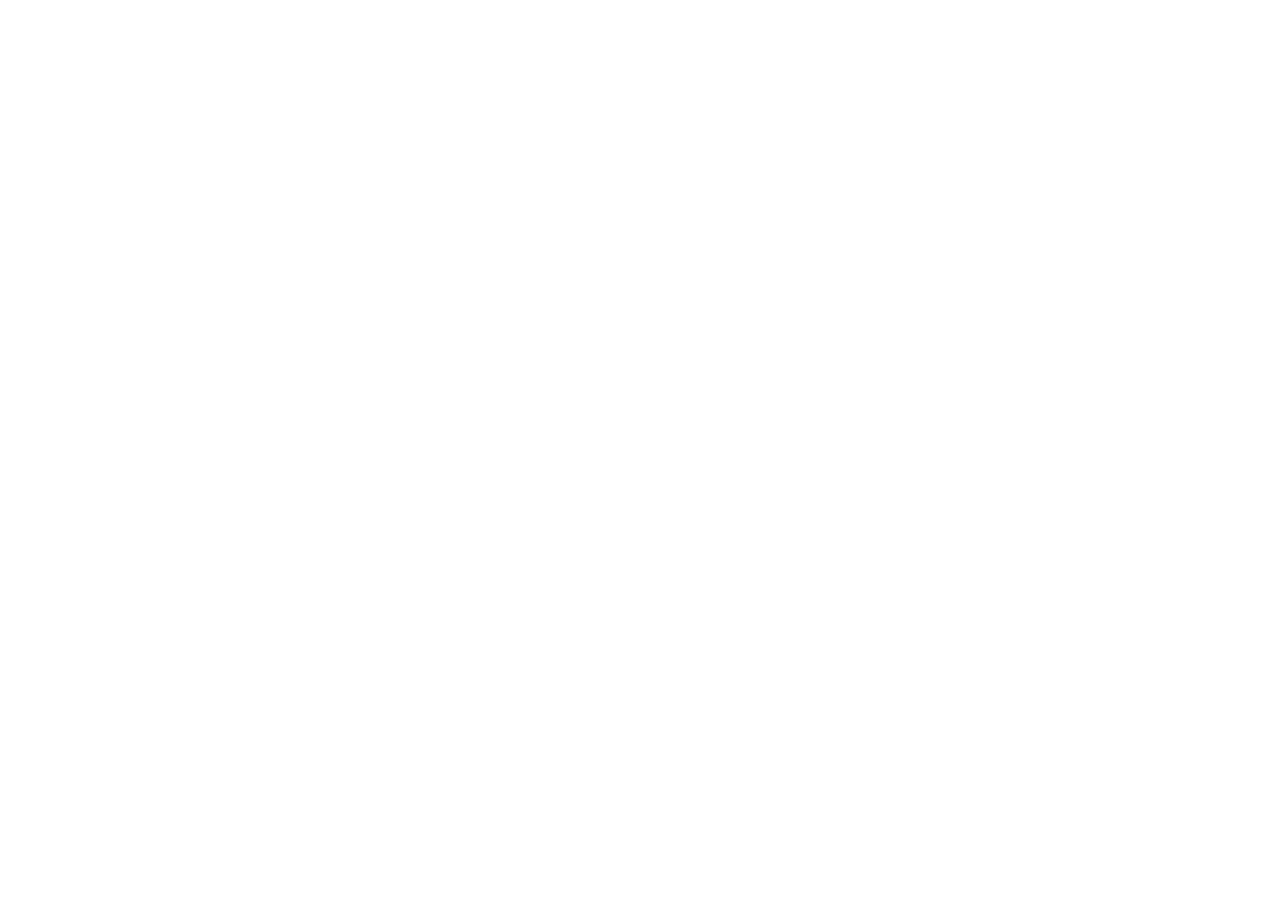
==== index.html @ a67bb2ad "HTML.Head.Favicon" ====
<!DOCTYPE html>
<html lang="ja">
<head>
    <meta charset="UTF-8">
    <meta name="viewport" content="width=device-width, initial-scale=1.0">
    <title>Tiannv's Portfolio</title>
    <meta name="description" content="Portfolio for Web Designer Tiannv" />
    <meta name="author" content="Tiannv" />
    <link href="https://fonts.googleapis.com/css2?family=Open+Sans:wght@400;600;700&display=swap" rel="stylesheet" />
    <link rel="icon" type="image/png" href="imgs/iconfinder_540_love_flower_wedding_heart_valentine_valentines_day_love_4171268-removebg-preview.png">
    <link rel="stylesheet" href="style.css">
    <script src="main.js" defer></script>
</head>
<body>
    
</body>
</html>
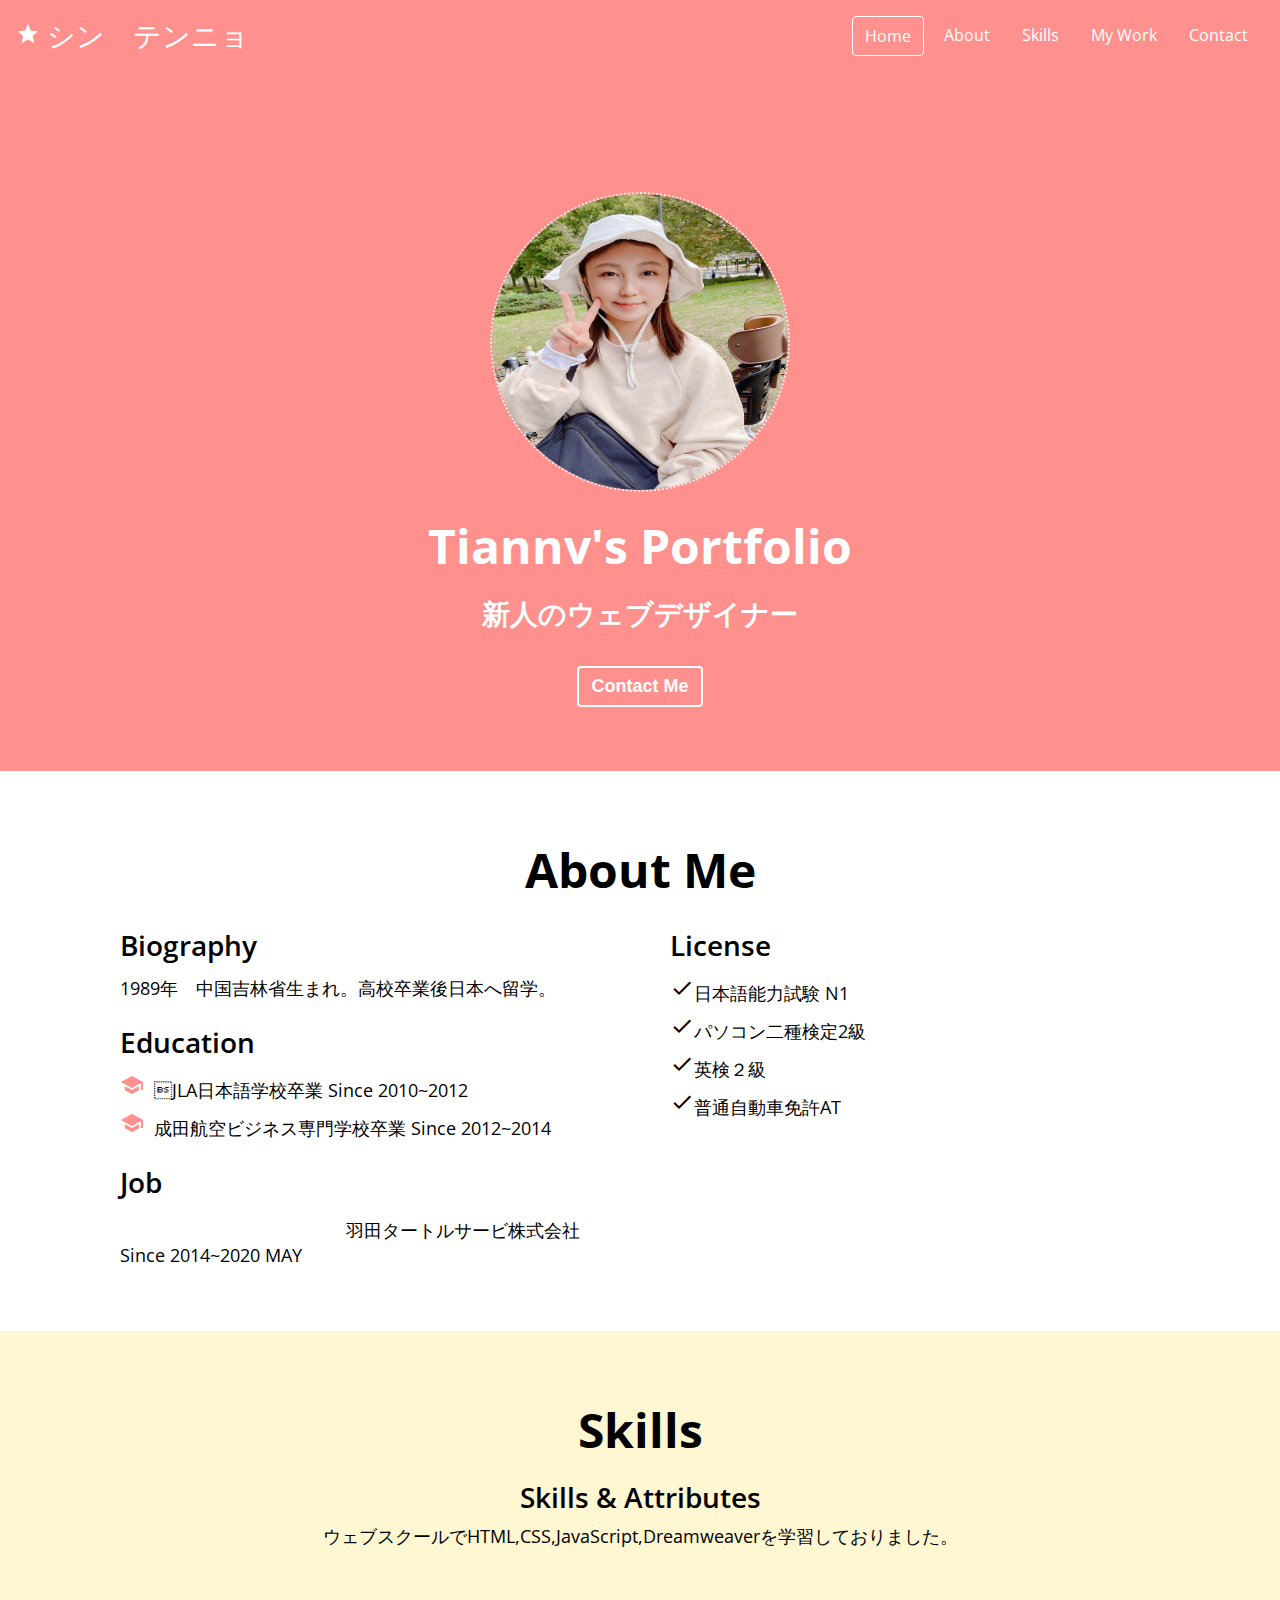
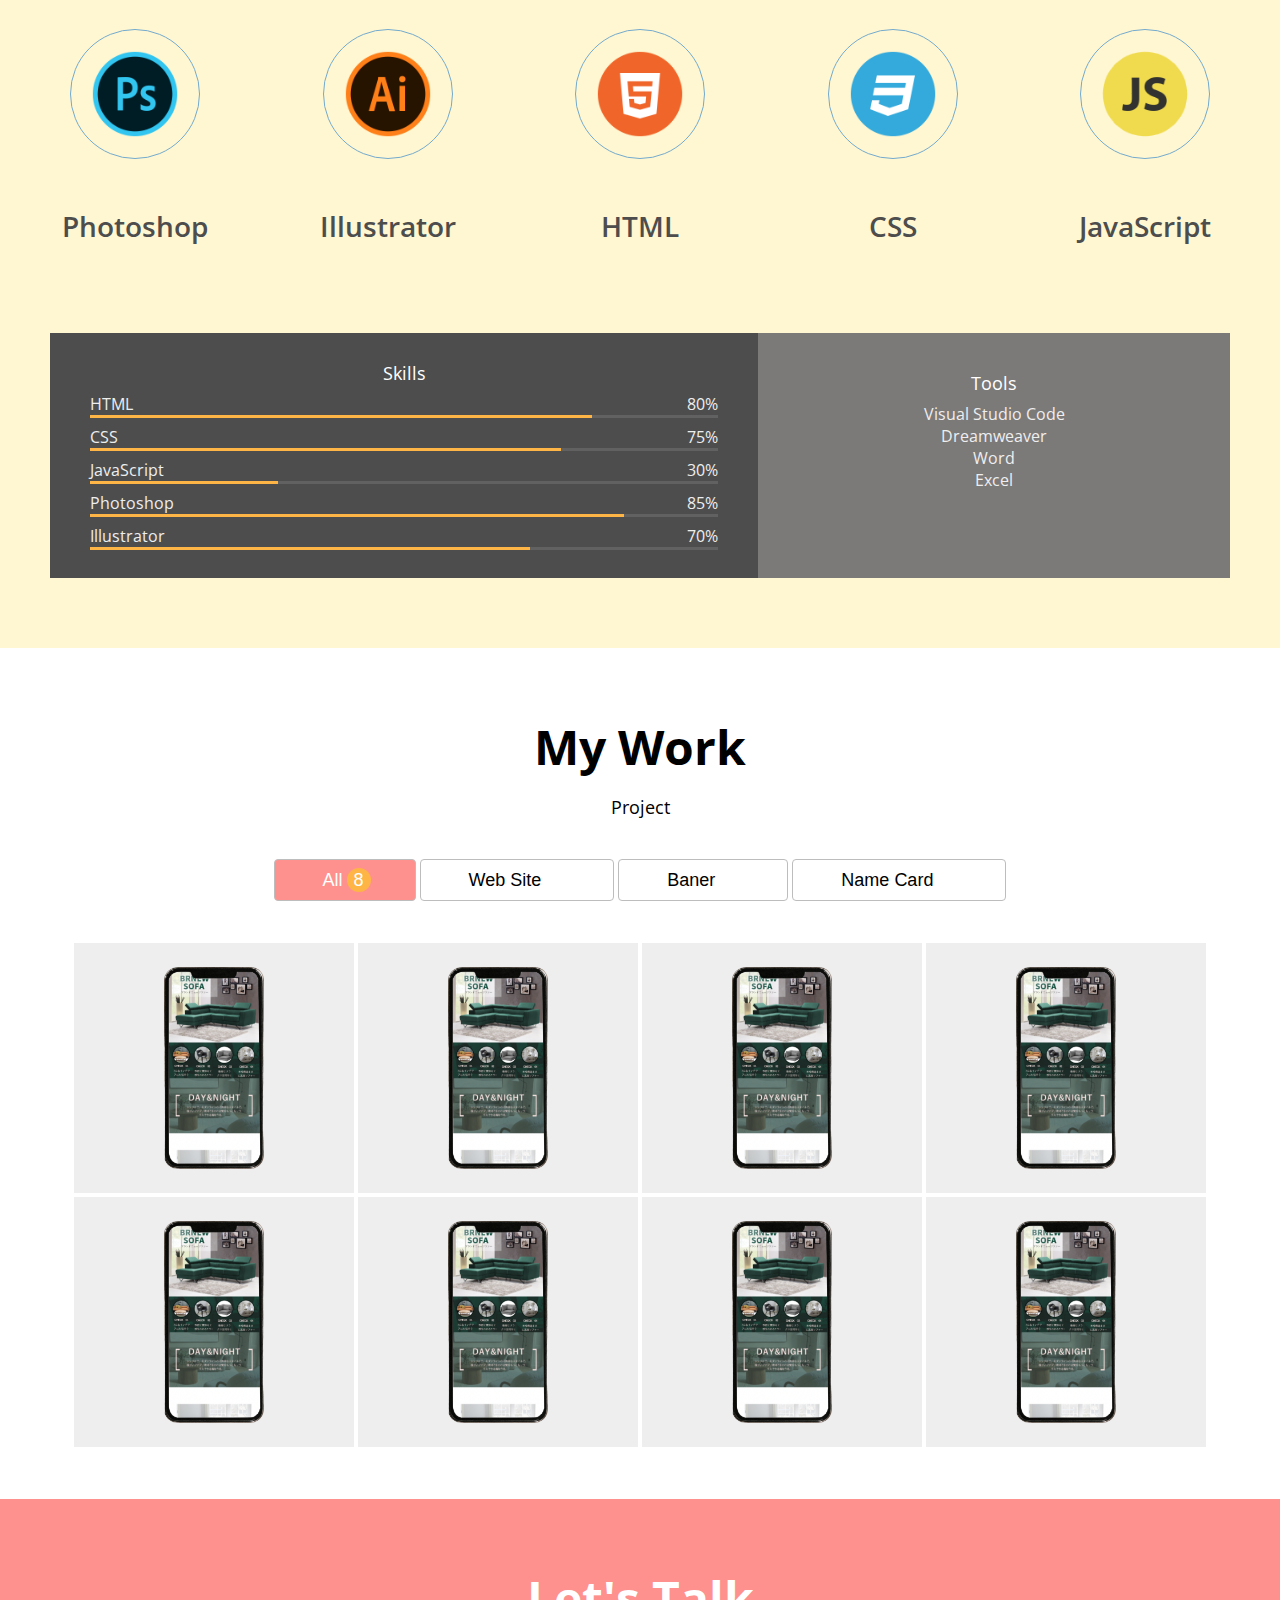
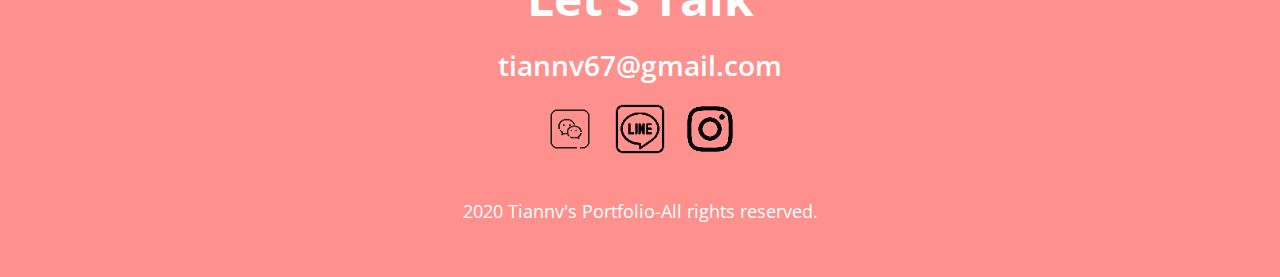
==== commit 22ec722f: "summary" ====
--- a/index.html
+++ b/index.html
@@ -7,11 +7,302 @@
     <meta name="description" content="Portfolio for Web Designer Tiannv" />
     <meta name="author" content="Tiannv" />
     <link href="https://fonts.googleapis.com/css2?family=Open+Sans:wght@400;600;700&display=swap" rel="stylesheet" />
-    <link rel="icon" type="image/png" href="imgs/iconfinder_540_love_flower_wedding_heart_valentine_valentines_day_love_4171268-removebg-preview.png">
+    <link rel="icon" type="image/png" href="imgs/star.png">
+    <link href="https://fonts.googleapis.com/icon?family=Material+Icons"
+      rel="stylesheet">
     <link rel="stylesheet" href="style.css">
-    <script src="main.js" defer></script>
 </head>
 <body>
-    
+    <!-- Navbar -->
+    <nav id="navbar">
+        <div class="navbar_logo">
+            <span class="material-icons" class="nav_icon">grade</span>
+            <a href="#">シン　テンニョ</a>
+        </div>
+        <div class="navbar_menu">
+            <ul class="navbar_menu">
+                <li class="navbar_menu_item active">Home</li>
+                <li class="navbar_menu_item">About</li>
+                <li class="navbar_menu_item">Skills</li>
+                <li class="navbar_menu_item">My Work</li>
+                <li class="navbar_menu_item">Contact</li>
+            </ul>
+        </div>
+    </nav>
+    <!-- Hamburger -->
+        <div class="sp-menu">
+            <span class="material-icons" id="open">menu</span>
+        </div>
+        <div class="overlay">
+            <span class="material-icons" id="close">close</span>
+            <nav class="sp-nav_menu">
+                <ul class="sp-nav_menu">
+                    <li class="navbar_menu_item active">Home</li>
+                    <li class="navbar_menu_item">About</li>
+                    <li class="navbar_menu_item">Skills</li>
+                    <li class="navbar_menu_item">My Work</li>
+                    <li class="navbar_menu_item">Contact</li>
+                </ul>
+            </nav>
+        </div>
+    
+    <!-- Home -->
+    <section id="home">
+        <img src="imgs/me2.jpeg" alt="myphoto" class="home_avatar">
+
+        <h1 class="home_title">Tiannv's Portfolio</h1>
+        <h2 class="home_description">新人のウェブデザイナー</h2>
+
+        <button class="home_contact">Contact Me</button>
+    </section>
+
+    <!-- About -->
+    <section id="about" class="section section_container">
+        <h1>About Me</h1>
+        <div class="aboutme_container">
+            <div class="aboutme_description">
+                <div class="about_biography">
+                    <h2>Biography</h2>
+                    <p>1989年　中国吉林省生まれ。高校卒業後日本へ留学。</p>
+                </div>
+
+                <div class="about_education">
+                    <h2>Education</h2>
+                    <p><span class="material-icons educate_icon">school</span>JLA日本語学校卒業 Since 2010~2012 </p>
+
+                    <p><span class="material-icons educate_icon">school</span>成田航空ビジネス専門学校卒業 Since 2012~2014 </p>
+                </div>
+
+                <div class="about_job">
+                    <h2>Job</h2>
+                    <p><span class="material-icons job_icon">apartment</span>羽田タートルサービ株式会社 Since 2014~2020 MAY </p>
+                </div>
+            </div>
+            <div class="aboutme_description">
+                <div class="about_job">
+                    <h2>License</h2>
+                    <p><span class="material-icons">done</span>日本語能力試験 N1 </p>
+                    <p><span class="material-icons">done</span>パソコン二種検定2級 </p>
+                    <p><span class="material-icons">done</span>英検２級 </p>
+                    <p><span class="material-icons">done</span>普通自動車免許AT </p>
+                </div>
+            </div>
+        </div>
+    </section>
+
+    <!-- Skills -->
+    <section id="skills" class="section">
+        <div class="section_container">
+            <h1>Skills</h1>
+            <h2>Skills & Attributes</h2>
+            <p>ウェブスクールでHTML,CSS,JavaScript,Dreamweaverを学習しておりました。</p>
+
+            <div class="about_majors">
+                <div class="major">
+                    <div class="major_icon">
+                        <img src="imgs/Ps.png" alt="Photoshop">
+                    </div>
+                    <h2 class="major_title">Photoshop</h2>
+                </div>
+    
+                <div class="major">
+                    <div class="major_icon">
+                        <img src="imgs/Ai.png" alt="Illustrator">
+                    </div>
+                    <h2 class="major_title">Illustrator</h2>
+                </div>
+    
+                <div class="major">
+                    <div class="major_icon">
+                        <img src="imgs/html.png" alt="html">
+                    </div>
+                    <h2 class="major_title">HTML</h2>
+                </div>
+    
+                <div class="major">
+                    <div class="major_icon">
+                        <img src="imgs/css2.png" alt="css">
+                    </div>
+                    <h2 class="major_title">CSS</h2>
+                </div>
+
+                <div class="major">
+                    <div class="major_icon">
+                        <img src="imgs/JavaScript.png" alt="JavaScript">
+                    </div>
+                    <h2 class="major_title">JavaScript</h2>
+                </div>
+            </div>
+
+            <div class="skillset">
+                <div class="skillset_left">
+                    <h3 class="skillset_title">Skills</h3>
+
+                    <div class="skill">
+                        <div class="skill_description">
+                            <span>HTML</span>
+                            <span>80%</span>
+                        </div>
+                        <div class="skill_bar">
+                            <div class="skill_value" style="width: 80%;"></div>
+                        </div>
+                    </div>
+
+                    <div class="skill">
+                        <div class="skill_description">
+                            <span>CSS</span>
+                            <span>75%</span>
+                        </div>
+                        <div class="skill_bar">
+                            <div class="skill_value" style="width: 75%;"></div>
+                        </div>
+                    </div>
+
+                    <div class="skill">
+                        <div class="skill_description">
+                            <span>JavaScript</span>
+                            <span>30%</span>
+                        </div>
+                        <div class="skill_bar">
+                            <div class="skill_value" style="width: 30%;"></div>
+                        </div>
+                    </div>
+
+                    <div class="skill">
+                        <div class="skill_description">
+                            <span>Photoshop</span>
+                            <span>85%</span>
+                        </div>
+                        <div class="skill_bar">
+                            <div class="skill_value" style="width: 85%;"></div>
+                        </div>
+                    </div>
+
+                    <div class="skill">
+                        <div class="skill_description">
+                            <span>Illustrator</span>
+                            <span>70%</span>
+                        </div>
+                        <div class="skill_bar">
+                            <div class="skill_value" style="width: 70%;"></div>
+                        </div>
+                    </div>
+                </div>
+
+                <div class="skillset_right">
+                    <div class="tools">
+                        <h3 class="skillset_title">Tools</h3>
+                        <ul class="tools_list">
+                            <li><span>Visual Studio Code</span></li>
+                            <li><span>Dreamweaver</span></li>
+                            <li><span>Word</span></li>
+                            <li><span>Excel</span></li>
+                        </ul>
+                    </div>
+                </div>
+            </div>
+        </div>
+        
+    </section>
+
+    <!-- Work -->
+    <section id="work" class="section">
+        <div class="section_container">
+            <h1>My Work</h1>
+            <h3>Project</h3>
+            <div class="work_categories">
+                <button class="category_btn active">All<span class="category_count">8</span></button>
+                <button class="category_btn">Web Site<span class="category_count">3</span></button>
+                <button class="category_btn">Baner<span class="category_count">3</span></button>
+                <button class="category_btn">Name Card<span class="category_count">2</span></button>
+            </div>
+
+            <div class="work_projects">
+                <a href="file:///Users/jei-67/Desktop/web_site/university_site/index.html" class="project" target="blank">
+                <img src="imgs/sofa_lp.png" alt="cafe_menupage">
+                <div class="project_description">
+                    <h3>N University</h3>
+                    <span>coding with HTML and CSS</span>
+                </div>
+                </a>
+
+                <a href="file:///Users/jei-67/Desktop/web_site/cafe_site/TopPage/cafe.html" class="project" target="blank">
+                <img src="imgs/sofa_lp.png" alt="cafe_menupage">
+                <div class="project_description">
+                    <h3>Sofa_LP</h3>
+                    <span>coding with HTML and CSS</span>
+                </div>
+                </a>
+
+                <a href="#" class="project" target="blank">
+                <img src="imgs/sofa_lp.png" alt="cafe_menupage">
+                <div class="project_description">
+                    <h3>Sofa_LP</h3>
+                    <span>coding with HTML and CSS</span>
+                </div>
+                </a>
+
+                <a href="#" class="project" target="blank">
+                <img src="imgs/sofa_lp.png" alt="cafe_menupage">
+                <div class="project_description">
+                    <h3>Sofa_LP</h3>
+                    <span>coding with HTML and CSS</span>
+                </div>
+                </a>
+
+                <a href="#" class="project" target="blank">
+                <img src="imgs/sofa_lp.png" alt="cafe_menupage">
+                <div class="project_description">
+                    <h3>Sofa_LP</h3>
+                    <span>coding with HTML and CSS</span>
+                </div>
+                </a>
+
+                <a href="#" class="project" target="blank">
+                <img src="imgs/sofa_lp.png" alt="cafe_menupage">
+                <div class="project_description">
+                    <h3>Sofa_LP</h3>
+                    <span>coding with HTML and CSS</span>
+                </div>
+                </a>
+
+                <a href="#" class="project" target="blank">
+                <img src="imgs/sofa_lp.png" alt="cafe_menupage">
+                <div class="project_description">
+                    <h3>Sofa_LP</h3>
+                    <span>coding with HTML and CSS</span>
+                </div>
+                </a>
+
+                <a href="#" class="project" target="blank">
+                <img src="imgs/sofa_lp.png" alt="cafe_menupage">
+                <div class="project_description">
+                    <h3>Sofa_LP</h3>
+                    <span>coding with HTML and CSS</span>
+                </div>
+                </a>
+            </div>
+        </div>
+    </section>
+    
+    <!-- contact -->
+    <section id="contact" class="section">
+        <div class="section_container">
+            <h1 class="contact_title">Let's Talk</h1>
+            <h2 class="contact_email">tiannv67@gmail.com</h2>
+            <div class="contact_links">
+                <a href="sintenjyo0607"><img src="imgs/wechat_3.png" alt="wechat"></a>
+                <a href="sintenjyo67"><img src="imgs/line_3.png" alt="line"></a>
+                <a href="tiannv67"><img src="imgs/instar_3.png" alt="instar"></a>
+            </div>
+            <p class="contact_copyrights">
+                2020 Tiannv's Portfolio-All rights reserved.
+            </p>
+        </div>
+    </section>
+
+
+    <!-- JavaScript -->
+    <script src="main.js"></script>
 </body>
 </html>--- a/style.css
+++ b/style.css
@@ -0,0 +1,611 @@
+@charset "utf-8";
+
+/* ========================================
+    リセットcss
+========================================= */
+html, body, div, span, applet, object, iframe,
+h1, h2, h3, h4, h5, h6, p, blockquote, pre,
+a, abbr, acronym, address, big, cite, code,
+del, dfn, em, img, ins, kbd, q, s, samp,
+small, strike, strong, sub, sup, tt, var,
+b, u, i, center,
+dl, dt, dd, ol, ul, li,
+fieldset, form, label, legend,
+table, caption, tbody, tfoot, thead, tr, th, td,
+article, aside, canvas, details, embed,
+figure, figcaption, footer, header, hgroup,
+menu, nav, output, ruby, section, summary,
+time, mark, audio, video {
+    margin: 0;
+    padding: 0;
+    border: 0;
+    font-style:normal;
+    font-weight: normal;
+    font-size: 100%;
+    vertical-align: baseline;
+}
+article, aside, details, figcaption, figure,
+footer, header, hgroup, menu, nav, section {
+    display: block;
+}
+html{overflow-y: scroll;}
+blockquote, q {quotes: none;}
+blockquote:before, blockquote:after,q:before, q:after {content: ''; content: none;}
+input, textarea{margin: 0; padding: 0;}
+ol, ul{list-style:none;}
+table{border-collapse: collapse; border-spacing:0;}
+caption, th{text-align: left;}
+a:focus {outline:none;}
+
+div#test {
+    text-align: center;
+    position: absolute;
+    top: 0;
+    opacity: 0.5;
+}
+
+/* micro clearfix */
+.cf:before,
+.cf:after {
+    content: " ";
+    display: table;
+}
+.cf:after {clear: both;}
+.cf {*zoom: 1;}
+
+
+/* Global */
+:root {
+    /* Color */
+    --color-white: #fff;
+    --color-light-white: #eeeeee;
+    --color-dark-white: #bdbdbd;
+    --color-pink: #fe918d;
+    --color-dark-pink: #ff6863;
+    --color-black: #4d4d4d;
+    --color-dark-grey: #4d4d4d;
+    --color-grey: #616161;
+    --color-light-grey: #7c7979;
+    --color-blue: #73aace;
+    --color-yellow: #fff7d1;
+    --color-orange: #feb546;
+    --color-black: #000;
+
+    /* Font Size */
+    --font-large: 48px;
+    --font-medium: 28px;
+    --font-regular: 18px;
+    --font-small: 16px;
+    --font-micro: 14px;
+
+    /* Font Weight */
+    --weight-bold: 700;
+    --weight-semi-bold: 600;
+    --weight-regular: 400;
+
+    /* Size */
+    --size-border-radius: 4px;
+
+    /* Annimation */
+    -o-annimation-duration: 300ms;
+}
+
+
+/* Universal tags */
+* {
+    box-sizing: border-box;
+}
+
+body {
+    margin: 0;
+    font-family: 'Open Sans', sans-serif;
+    cursor: default;
+}
+
+a {
+    text-decoration: none;
+    color: var(--color-white);
+}
+
+ul {
+    list-style: none;
+    padding-left: 0;
+}
+
+li {
+    list-style: none;
+}
+
+button {
+    background-color: transparent;
+    cursor: pointer;
+    border: none;
+    outline: none;
+}
+
+/* Typography */
+h1 {
+    font-size: var(--font-large);
+    font-weight: var(--weight-bold);
+    color: var(--color-black);
+    margin: 16px 0;
+}
+h2 {
+    font-size: var(--font-medium);
+    font-weight: var(--weight-semi-bold);
+    color: var(--color-black);
+    margin: 8px 0;
+}
+h3 {
+    font-size: var(--font-regular);
+    font-weight: var(--font-regular);
+    color: var(--color-black);
+    margin: 8px 0;
+}
+p {
+    font-size: var(--font-regular);
+    font-weight: var(--font-regular);
+    color: var(--color-black);
+    margin: 4px 0;
+}
+
+/* Navbar */
+#navbar {
+    display: flex;
+    justify-content: space-between;
+    background-color: var(--color-pink);
+    align-items: center;
+    color: var(--color-white);
+    padding: 16px;
+}
+
+
+.navbar_menu {
+    display: flex;
+}
+
+.navbar_logo {
+    font-size: var(--font-medium);
+    font-weight: var(--weight-semi-bold);
+}
+
+.navbar_menu_item {
+    padding: 8px 12px;
+    margin: 0 4px;
+    cursor: pointer;
+    border-radius: var(--size-border-radius);
+}
+
+.navbar_menu_item.active {
+    border: 1px solid var(--color-white);
+    border-radius: 4px;
+}
+
+
+.navbar_menu_item:hover {
+    border: 1px solid var(--color-white);
+    border-radius: var(--size-border-radius);
+    background-color: var(--color-dark-pink);
+}
+
+/* HamburgerMenu */
+    .sp-menu #open {
+        position: absolute;
+        top: 16px;
+        right: 16px;
+        font-size: 32px;
+        color: var(--color-white);
+        display: none;
+        cursor: pointer;
+    }
+
+    .overlay {
+        position: fixed;
+        top: 0;
+        right: 0;
+        bottom: 0;
+        left: 0;
+        background: rgba(255, 255, 255, 0.9);
+        text-align: center;
+        padding: 64px;
+        color: var(--color-black);
+        display: none;
+    }
+
+    .overlay #close {
+        position: absolute;
+        top: 16px;
+        right: 16px;
+        font-size: 32px;
+        color: var(--color-white);
+        display: none;
+        cursor: pointer;
+    }
+
+/* Home */
+#home {
+    background: var(--color-pink);
+    padding: 40px;
+    padding-top: 120px;
+    text-align: center;
+}
+
+.home_avatar {
+    width: 300px;
+    height: 300px;
+    border-radius: 50%;
+    border: 2px dotted var(--color-light-white);
+}
+
+.home_title {
+    color: var(--color-white);
+}
+
+.home_description {
+    color: var(--color-white);
+}
+
+.home_contact {
+    color: var(--color-white);
+    font-size: var(--font-regular);
+    font-weight: var(--weight-bold);
+    margin: 24px;
+    padding: 8px 12px;
+    border: 2px solid var(--color-white);
+    border-radius: var(--size-border-radius);
+}
+
+.home_contact:hover {
+    background-color: var(--color-dark-pink);
+}
+
+/* Section Common */
+.section {
+    padding: 50px;
+    text-align: center;
+    margin: auto;
+}
+
+.section_container {
+    max-width: 1200px;
+    margin: auto;
+}
+
+/* About */
+.aboutme_container {
+    display: flex;
+}
+
+.aboutme_description {
+    padding-left: 30px;
+    padding-right: 30px;
+    width: 100%;
+}
+
+.about_biography {
+    display: flex;
+    flex-direction: column;
+    text-align: start;
+    margin-bottom: 10px;
+}
+
+.about_education {
+    display: flex;
+    flex-direction: column;
+    text-align: start;
+    margin-bottom: 10px;
+}
+
+.about_job {
+    display: flex;
+    flex-direction: column;
+    text-align: start;
+    margin-bottom: 10px;
+}
+
+span.educate_icon {
+    padding-right: 10px;
+    color: var(--color-pink);
+}
+
+span.job_icon {
+    padding-right: 10px;
+    color: var(--color-pink);
+}
+
+
+/* Skill */
+
+#skills {
+    background-color: var(--color-yellow);
+}
+
+.about_majors {
+    display: flex;
+    justify-content: space-between;
+    margin: 80px 0;
+}
+
+.major_icon {
+    width: 170px;
+    height: 170px;
+    line-height: 230px;
+}
+
+
+.major_icon img {
+    width: 130px;
+    height: 130px;
+    margin: auto;
+    border: 1px solid var(--color-blue);
+    border-radius: 50%;
+    padding: 10px;
+    transition: all 300ms ease;
+}
+
+.major_icon:hover img {
+    transform: rotate(-30deg) scale(1.1);
+}
+
+.major_title {
+    color: var(--color-dark-grey);
+}
+
+.skillset {
+    display: flex;
+    background-color: var(--color-light-grey);
+    color: var(--color-light-white);
+    margin: 20px 0;
+}
+
+.skillset_title {
+    color: var(--color-white);
+}
+
+.skillset_left {
+    flex-basis: 60%;
+    background-color: var(--color-dark-grey);
+    padding: 20px 40px;
+}
+
+.skill {
+    margin-bottom: 8px;
+}
+
+.skill_description {
+    display: flex;
+    justify-content: space-between;
+}
+
+.skill_bar {
+    width: 100%;
+    height: 3px;
+    background-color: var(--color-grey);
+}
+
+.skill_value {
+    height: 3px;
+    background-color: var(--color-orange);
+}
+
+
+.skillset_right {
+    flex-basis: 40%;
+}
+
+.tools {
+    padding: 30px;
+}
+
+
+
+/* Work */
+.work_categories {
+    margin: 40px;
+}
+
+.category_btn {
+    border: 1px solid var(--color-dark-white);
+    border-radius: var(--size-border-radius);
+    font-size: var(--font-regular);
+    padding: 8px 48px;
+}
+
+.category_btn.active,
+.category_btn:hover {
+    background-color: var(--color-pink);
+    color: var(--color-white);
+}
+
+.category_btn.active .category_count,
+.category_btn:hover .category_count {
+    opacity: 1;
+    top: 0;
+}
+
+.category_count {
+    background-color: var(--color-orange);
+    border-radius: 50%;
+    color: var(--color-white);
+    width: 24px;
+    height: 24px;
+    line-height: 24px;
+    display: inline-block;
+    position: relative;
+    top: -20px;
+    left: 4px;
+    opacity: 0;
+    transition: 400ms;
+}
+
+
+.work_projects {
+    display: flex;
+    flex-wrap: wrap;
+    justify-content: center;
+}
+
+.project {
+    position: relative;
+    display: flex;
+    justify-content: center;
+    align-items: center;
+    width: 280px;
+    height: 250px;
+    margin: 2px;
+    background-color: var(--color-light-white);
+}
+
+.project img {
+    width: 100px;
+}
+
+.project_description {
+    position: absolute;
+    background-color: black;
+    top: 0;
+    left: 0;
+    width: 100%;
+    height: 100%;
+    display: flex;
+    flex-direction: column;
+    justify-content: center;
+    opacity: 0;
+    transition: 300ms;
+    transform: translateY(10px);
+}
+
+.project:hover .project_description {
+    opacity: 0.8;
+    transform: translateY(0px);
+}
+
+.project_description h3 {
+    color: var(--color-orange);
+}
+
+.project_description h3::after {
+    content: "";
+    width: 40px;
+    height: 2px;
+    background-color: var(--color-dark-white);
+    display: block;
+    position: relative;
+    left: 45%;
+    margin-top: 8px;
+}
+
+/* Contact */
+#contact {
+    background-color: var(--color-pink);
+}
+
+.contact_title,
+.contact_email,
+.contact_copyrights {
+    color: var(--color-white);
+}
+
+.contact_links {
+    display: flex;
+    justify-content: center;
+    margin: 10px 0;
+}
+
+.contact_links img {
+    width: 50px;
+    margin: 10px;
+}
+
+.contact_links img:hover {
+    transform: scale(1.3);
+}
+
+.contact_copyrights {
+    margin-top: 30px;
+}
+
+
+/* For 768px screen width */
+@media screen and (max-width:768px) {
+:root {
+        /* Font Size */
+        --font-large: 30px;
+        --font-medium: 18px;
+        --font-regular: 16px;
+        --font-small: 14px;
+        --font-micro: 12px;
+}
+
+
+    #navbar {
+        flex-direction: column;
+        align-items: flex-start;
+        background-color: var(--color-pink);
+        position: relative;
+    }
+
+    .navbar_menu {
+        display: none;
+    }
+
+    .sp-menu #open {
+        display: block;
+    }
+
+    .sp-menu #open.hide {
+        display: none;
+    }
+
+    .overlay #close {
+        display: block;
+        color: var(--color-black);
+    }
+
+    .overlay {
+        display: block;
+        color: var(--color-black);
+        opacity: 0;
+        pointer-events: none;
+        transition: opacity 0.6s;
+    }
+
+    .overlay.show {
+        opacity: 1;
+        pointer-events: auto;
+    }
+
+    .section {
+        padding: 16px;
+    }
+
+    .aboutme_container {
+        display: flex;
+        flex-direction: column;
+    }
+
+    .about_majors {
+        flex-direction: column;
+    }
+
+    .major_icon {
+        width: 100%;
+    }
+
+    .major {
+        margin-bottom: 38px;
+    }
+
+    .skillset {
+        flex-direction: column;
+    }
+
+    .work_categories {
+        margin: 16px;
+    }
+
+    .project {
+        flex-grow: 1;
+    }
+
+}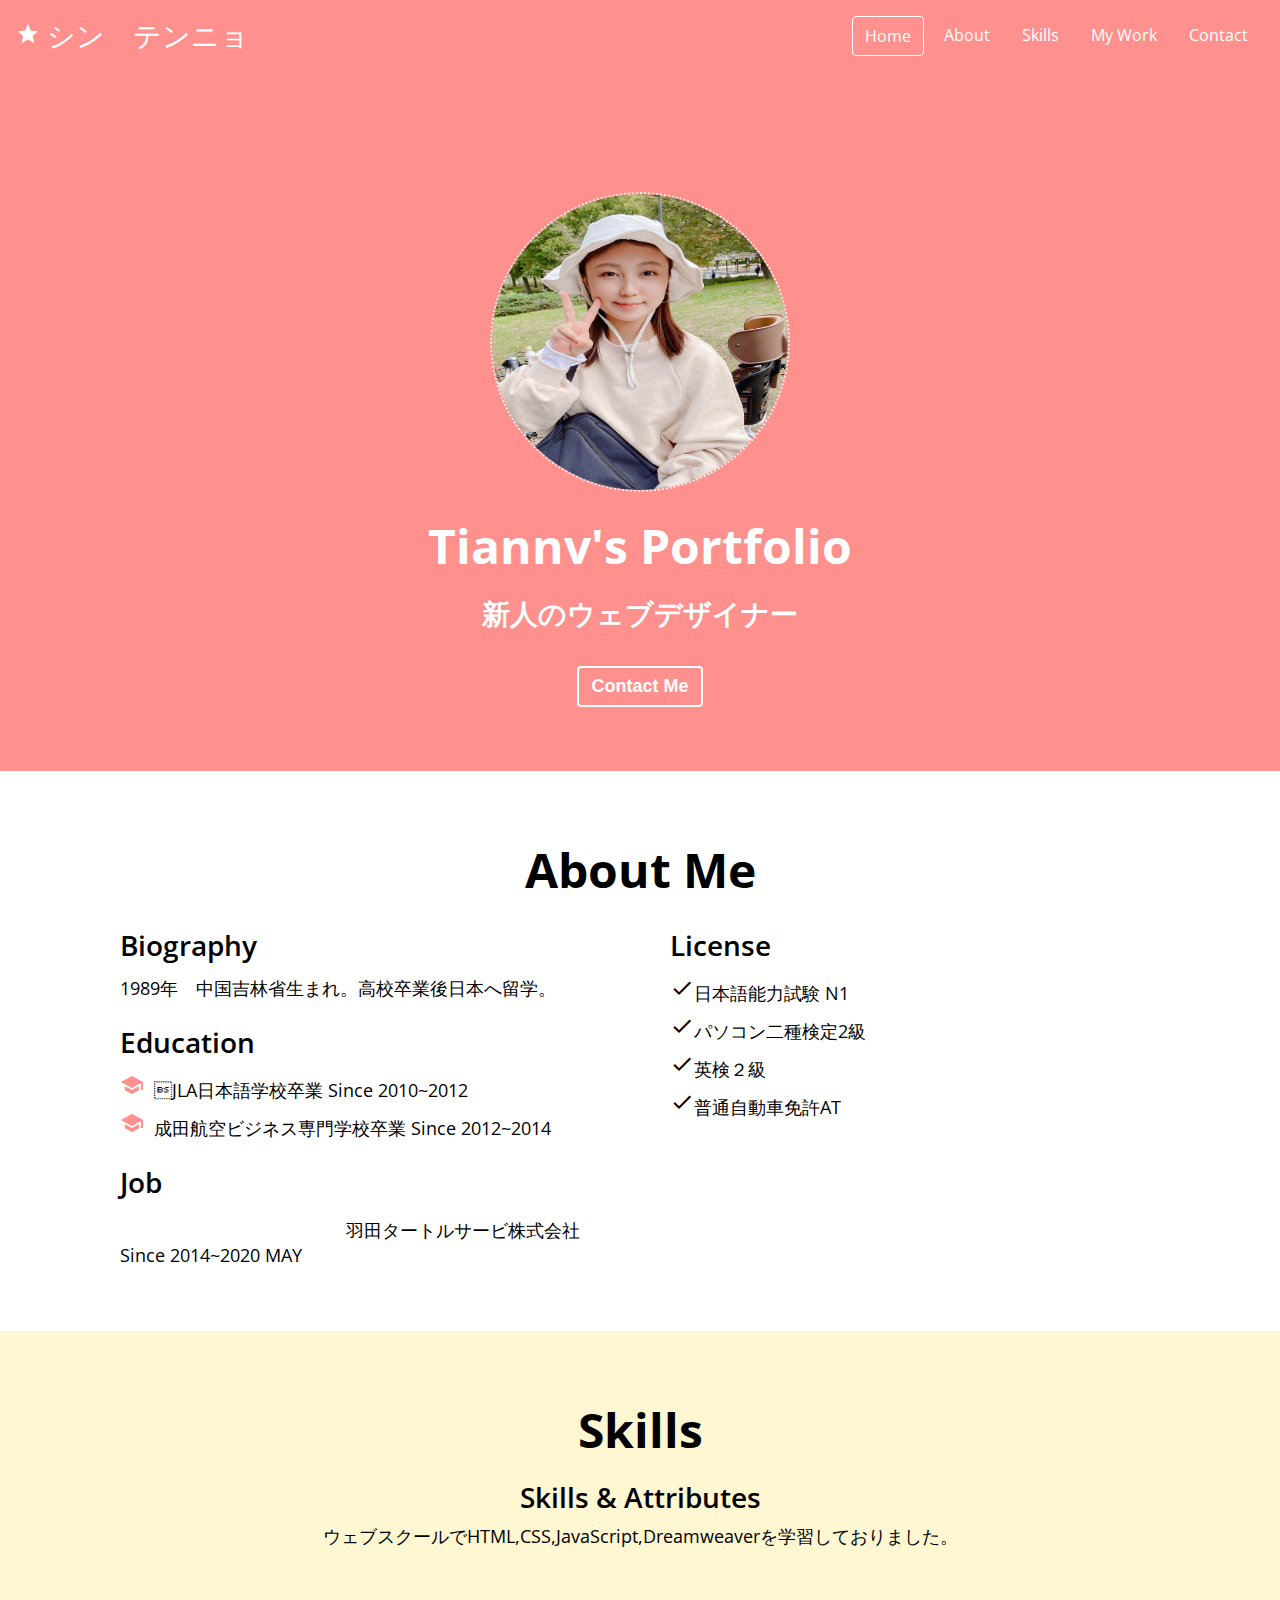
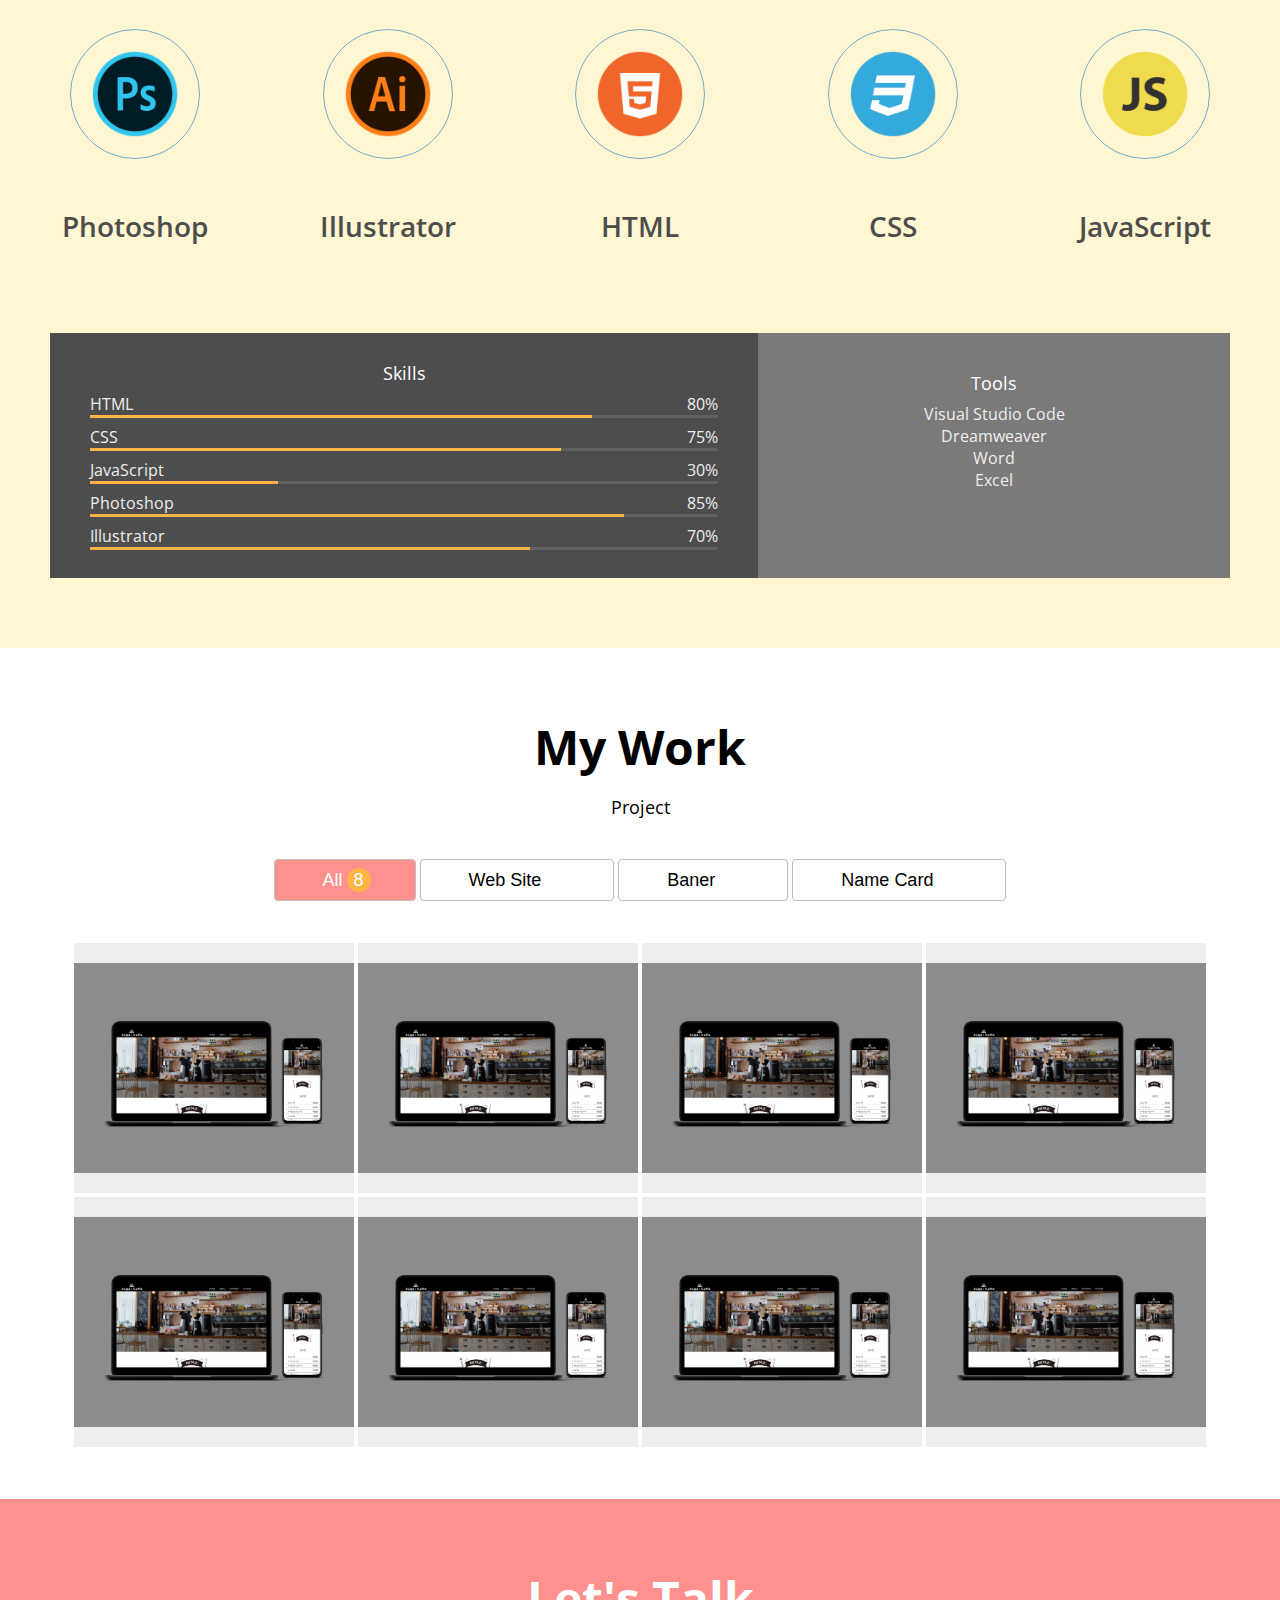
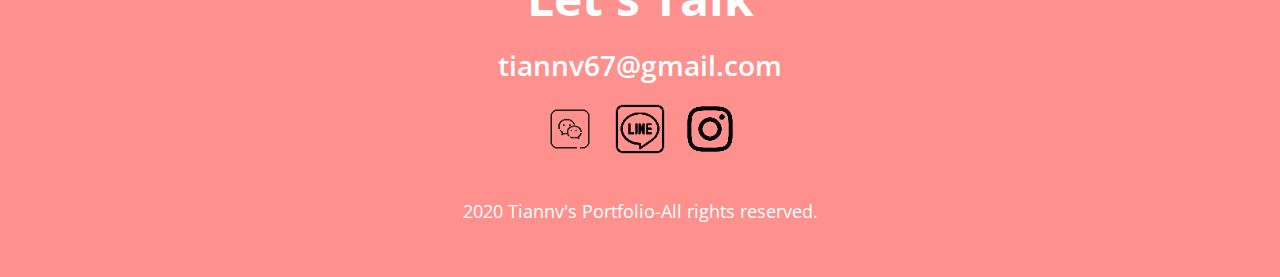
==== commit ed761ed0: "summary" ====
--- a/index.html
+++ b/index.html
@@ -218,64 +218,64 @@
             </div>
 
             <div class="work_projects">
-                <a href="file:///Users/jei-67/Desktop/web_site/university_site/index.html" class="project" target="blank">
-                <img src="imgs/sofa_lp.png" alt="cafe_menupage">
+                <a href="web_site/university_site/index.html" class="project" target="blank">
+                <img src="imgs/cafe_mokup-min.jpg" alt="cafe_menupage">
                 <div class="project_description">
                     <h3>N University</h3>
                     <span>coding with HTML and CSS</span>
                 </div>
                 </a>
 
-                <a href="file:///Users/jei-67/Desktop/web_site/cafe_site/TopPage/cafe.html" class="project" target="blank">
-                <img src="imgs/sofa_lp.png" alt="cafe_menupage">
-                <div class="project_description">
-                    <h3>Sofa_LP</h3>
-                    <span>coding with HTML and CSS</span>
-                </div>
-                </a>
-
-                <a href="#" class="project" target="blank">
-                <img src="imgs/sofa_lp.png" alt="cafe_menupage">
-                <div class="project_description">
-                    <h3>Sofa_LP</h3>
-                    <span>coding with HTML and CSS</span>
-                </div>
-                </a>
-
-                <a href="#" class="project" target="blank">
-                <img src="imgs/sofa_lp.png" alt="cafe_menupage">
-                <div class="project_description">
-                    <h3>Sofa_LP</h3>
-                    <span>coding with HTML and CSS</span>
-                </div>
-                </a>
-
-                <a href="#" class="project" target="blank">
-                <img src="imgs/sofa_lp.png" alt="cafe_menupage">
-                <div class="project_description">
-                    <h3>Sofa_LP</h3>
-                    <span>coding with HTML and CSS</span>
-                </div>
-                </a>
-
-                <a href="#" class="project" target="blank">
-                <img src="imgs/sofa_lp.png" alt="cafe_menupage">
-                <div class="project_description">
-                    <h3>Sofa_LP</h3>
-                    <span>coding with HTML and CSS</span>
-                </div>
-                </a>
-
-                <a href="#" class="project" target="blank">
-                <img src="imgs/sofa_lp.png" alt="cafe_menupage">
-                <div class="project_description">
-                    <h3>Sofa_LP</h3>
-                    <span>coding with HTML and CSS</span>
-                </div>
-                </a>
-
-                <a href="#" class="project" target="blank">
-                <img src="imgs/sofa_lp.png" alt="cafe_menupage">
+                <a href="web_site/cafe_site/TopPage/cafe.html" class="project" target="blank">
+                <img src="imgs/cafe_mokup-min.jpg" alt="cafe_menupage">
+                <div class="project_description">
+                    <h3>Sugar Cofee</h3>
+                    <span>coding with HTML and CSS</span>
+                </div>
+                </a>
+
+                <a href="#" class="project" target="blank">
+                <img src="imgs/cafe_mokup-min.jpg" alt="cafe_menupage">
+                <div class="project_description">
+                    <h3>Sofa_LP</h3>
+                    <span>coding with HTML and CSS</span>
+                </div>
+                </a>
+
+                <a href="#" class="project" target="blank">
+                <img src="imgs/cafe_mokup-min.jpg" alt="cafe_menupage">
+                <div class="project_description">
+                    <h3>Sofa_LP</h3>
+                    <span>coding with HTML and CSS</span>
+                </div>
+                </a>
+
+                <a href="#" class="project" target="blank">
+                <img src="imgs/cafe_mokup-min.jpg" alt="cafe_menupage">
+                <div class="project_description">
+                    <h3>Sofa_LP</h3>
+                    <span>coding with HTML and CSS</span>
+                </div>
+                </a>
+
+                <a href="#" class="project" target="blank">
+                <img src="imgs/cafe_mokup-min.jpg" alt="cafe_menupage">
+                <div class="project_description">
+                    <h3>Sofa_LP</h3>
+                    <span>coding with HTML and CSS</span>
+                </div>
+                </a>
+
+                <a href="#" class="project" target="blank">
+                <img src="imgs/cafe_mokup-min.jpg" alt="cafe_menupage">
+                <div class="project_description">
+                    <h3>Sofa_LP</h3>
+                    <span>coding with HTML and CSS</span>
+                </div>
+                </a>
+
+                <a href="#" class="project" target="blank">
+                <img src="imgs/cafe_mokup-min.jpg" alt="cafe_menupage">
                 <div class="project_description">
                     <h3>Sofa_LP</h3>
                     <span>coding with HTML and CSS</span>
--- a/style.css
+++ b/style.css
@@ -457,7 +457,7 @@
 }
 
 .project img {
-    width: 100px;
+    width: 100%;
 }
 
 .project_description {
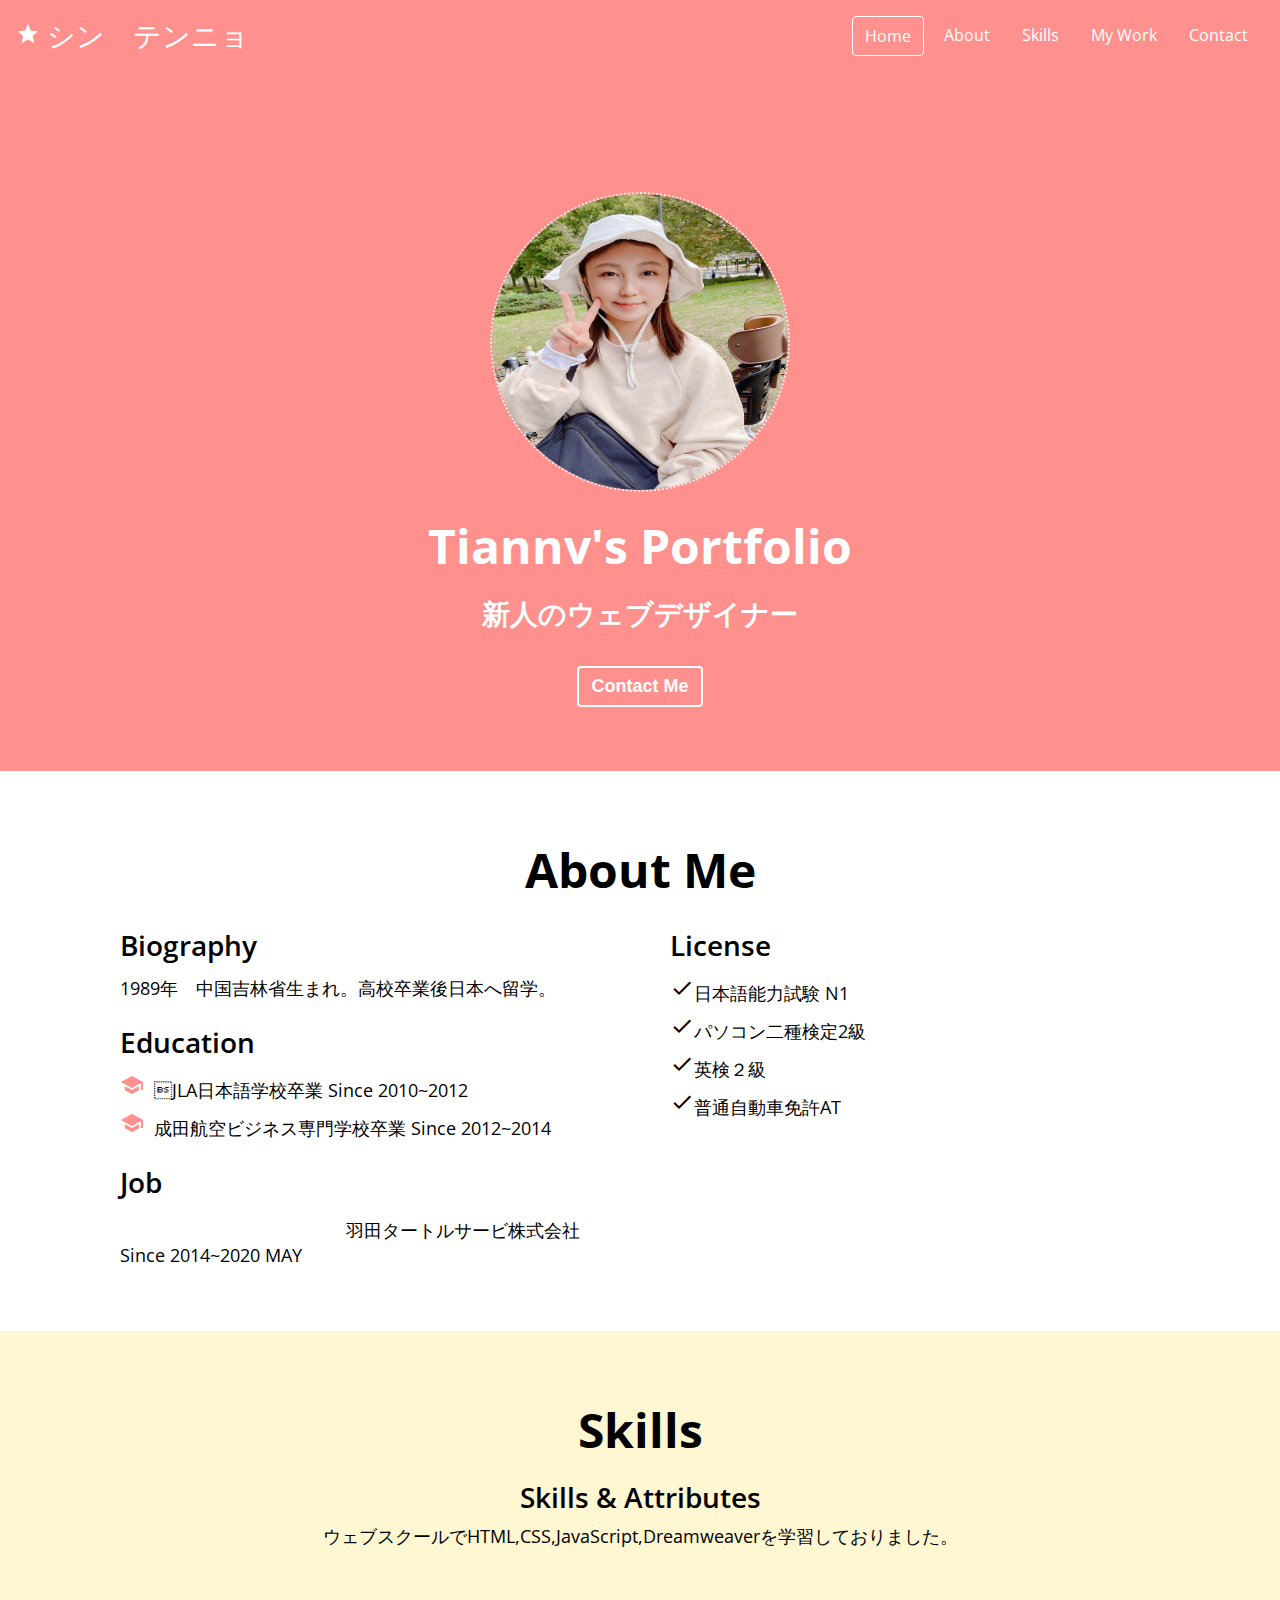
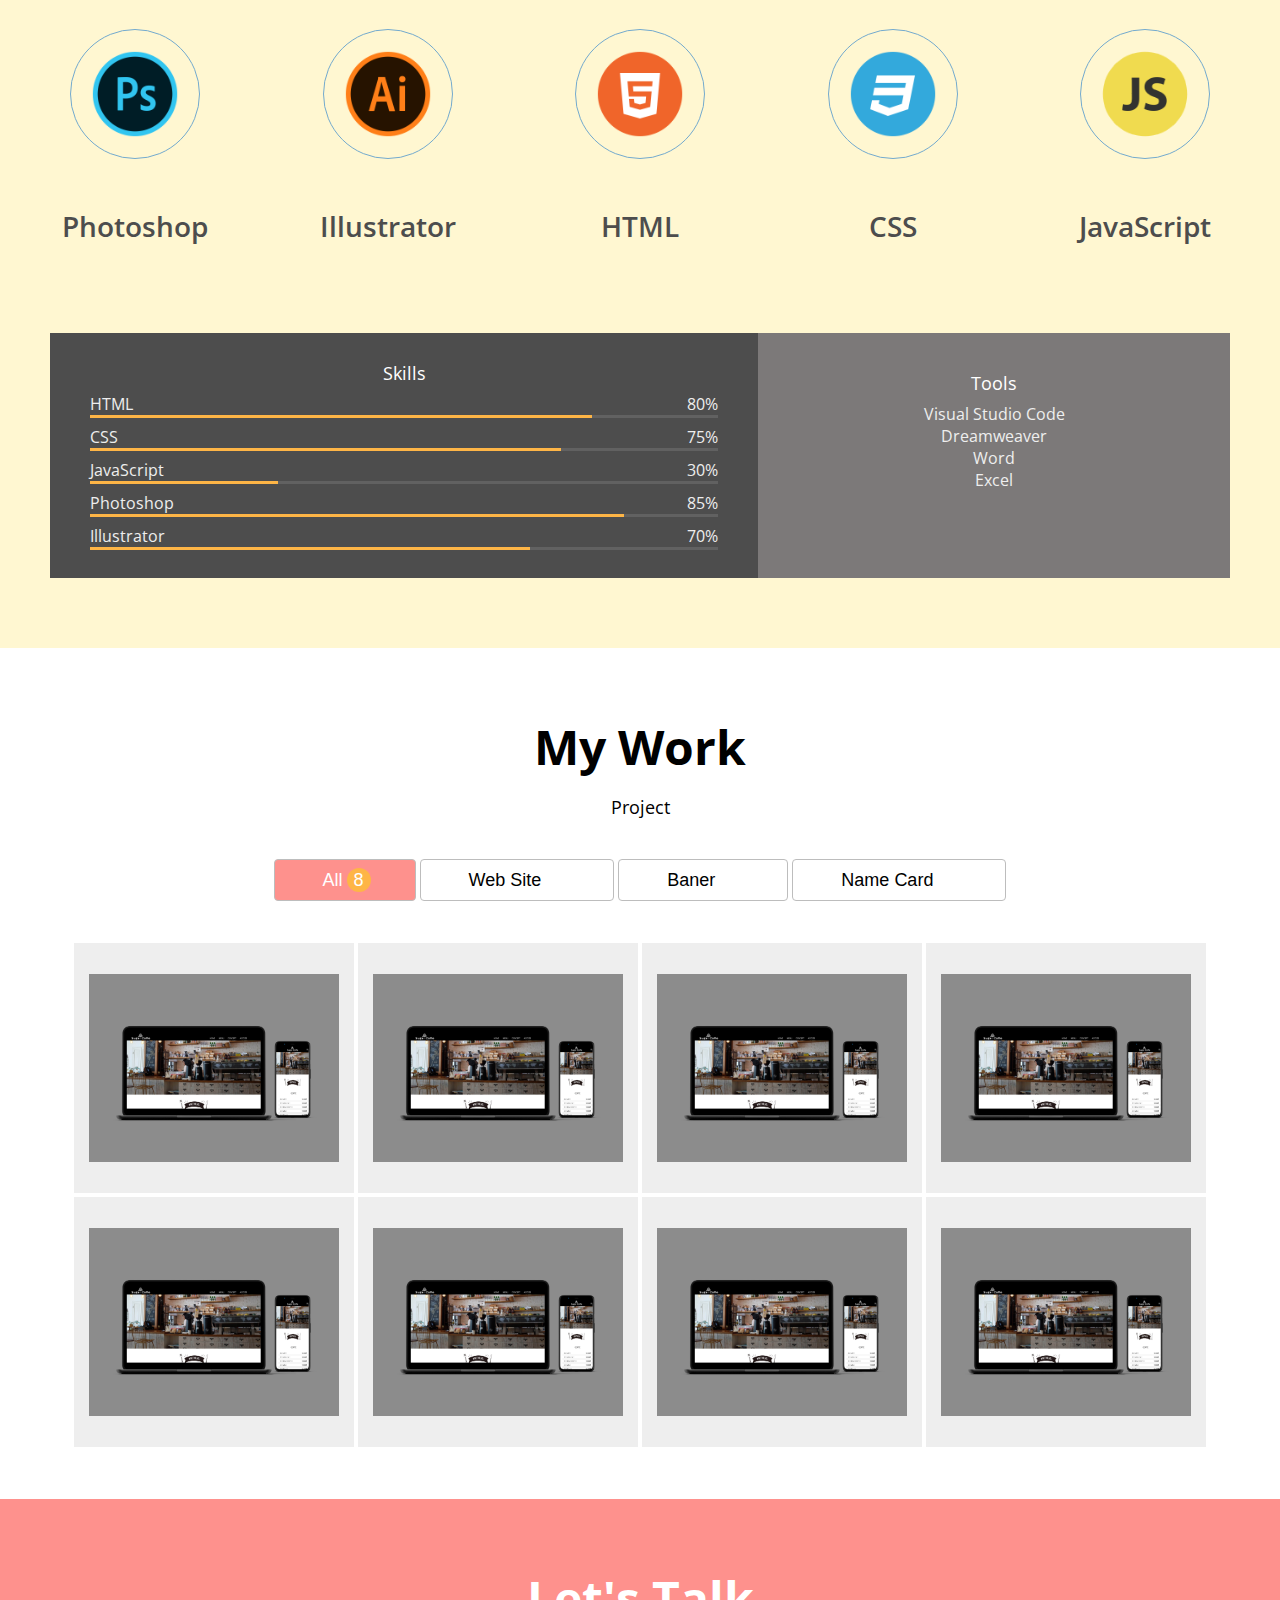
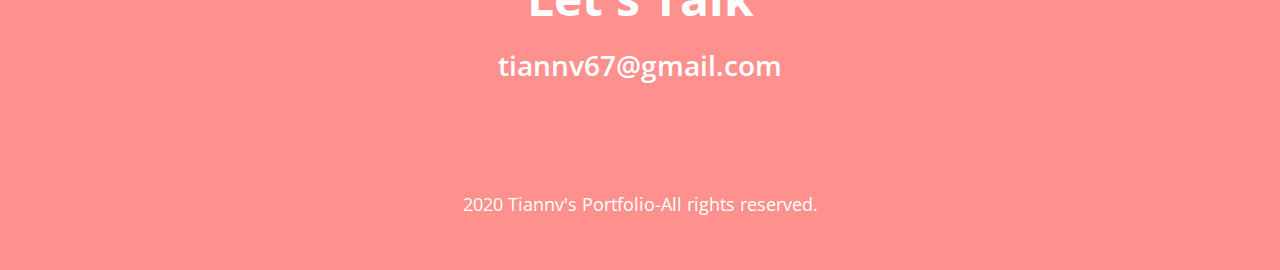
==== commit 7a006bf5: "summary" ====
--- a/index.html
+++ b/index.html
@@ -10,6 +10,7 @@
     <link rel="icon" type="image/png" href="imgs/star.png">
     <link href="https://fonts.googleapis.com/icon?family=Material+Icons"
       rel="stylesheet">
+    <link rel="stylesheet" href="https://use.fontawesome.com/releases/v5.15.1/css/all.css" integrity="sha384-vp86vTRFVJgpjF9jiIGPEEqYqlDwgyBgEF109VFjmqGmIY/Y4HV4d3Gp2irVfcrp" crossorigin="anonymous">
     <link rel="stylesheet" href="style.css">
 </head>
 <body>
@@ -291,9 +292,15 @@
             <h1 class="contact_title">Let's Talk</h1>
             <h2 class="contact_email">tiannv67@gmail.com</h2>
             <div class="contact_links">
-                <a href="sintenjyo0607"><img src="imgs/wechat_3.png" alt="wechat"></a>
-                <a href="sintenjyo67"><img src="imgs/line_3.png" alt="line"></a>
-                <a href="tiannv67"><img src="imgs/instar_3.png" alt="instar"></a>
+                <a href="sintenjyo0607">
+                    <i class="fab fa-weixin"></i>
+                </a>
+                <a href="sintenjyo67">
+                    <i class="fab fa-line"></i>
+                </a>
+                <a href="tiannv67">
+                    <i class="fab fa-instagram"></i>
+                </a>
             </div>
             <p class="contact_copyrights">
                 2020 Tiannv's Portfolio-All rights reserved.
--- a/style.css
+++ b/style.css
@@ -457,7 +457,7 @@
 }
 
 .project img {
-    width: 100%;
+    width: 250px;
 }
 
 .project_description {
@@ -512,8 +512,8 @@
     margin: 10px 0;
 }
 
-.contact_links img {
-    width: 50px;
+.contact_links i {
+    font-size: 50px;
     margin: 10px;
 }
 
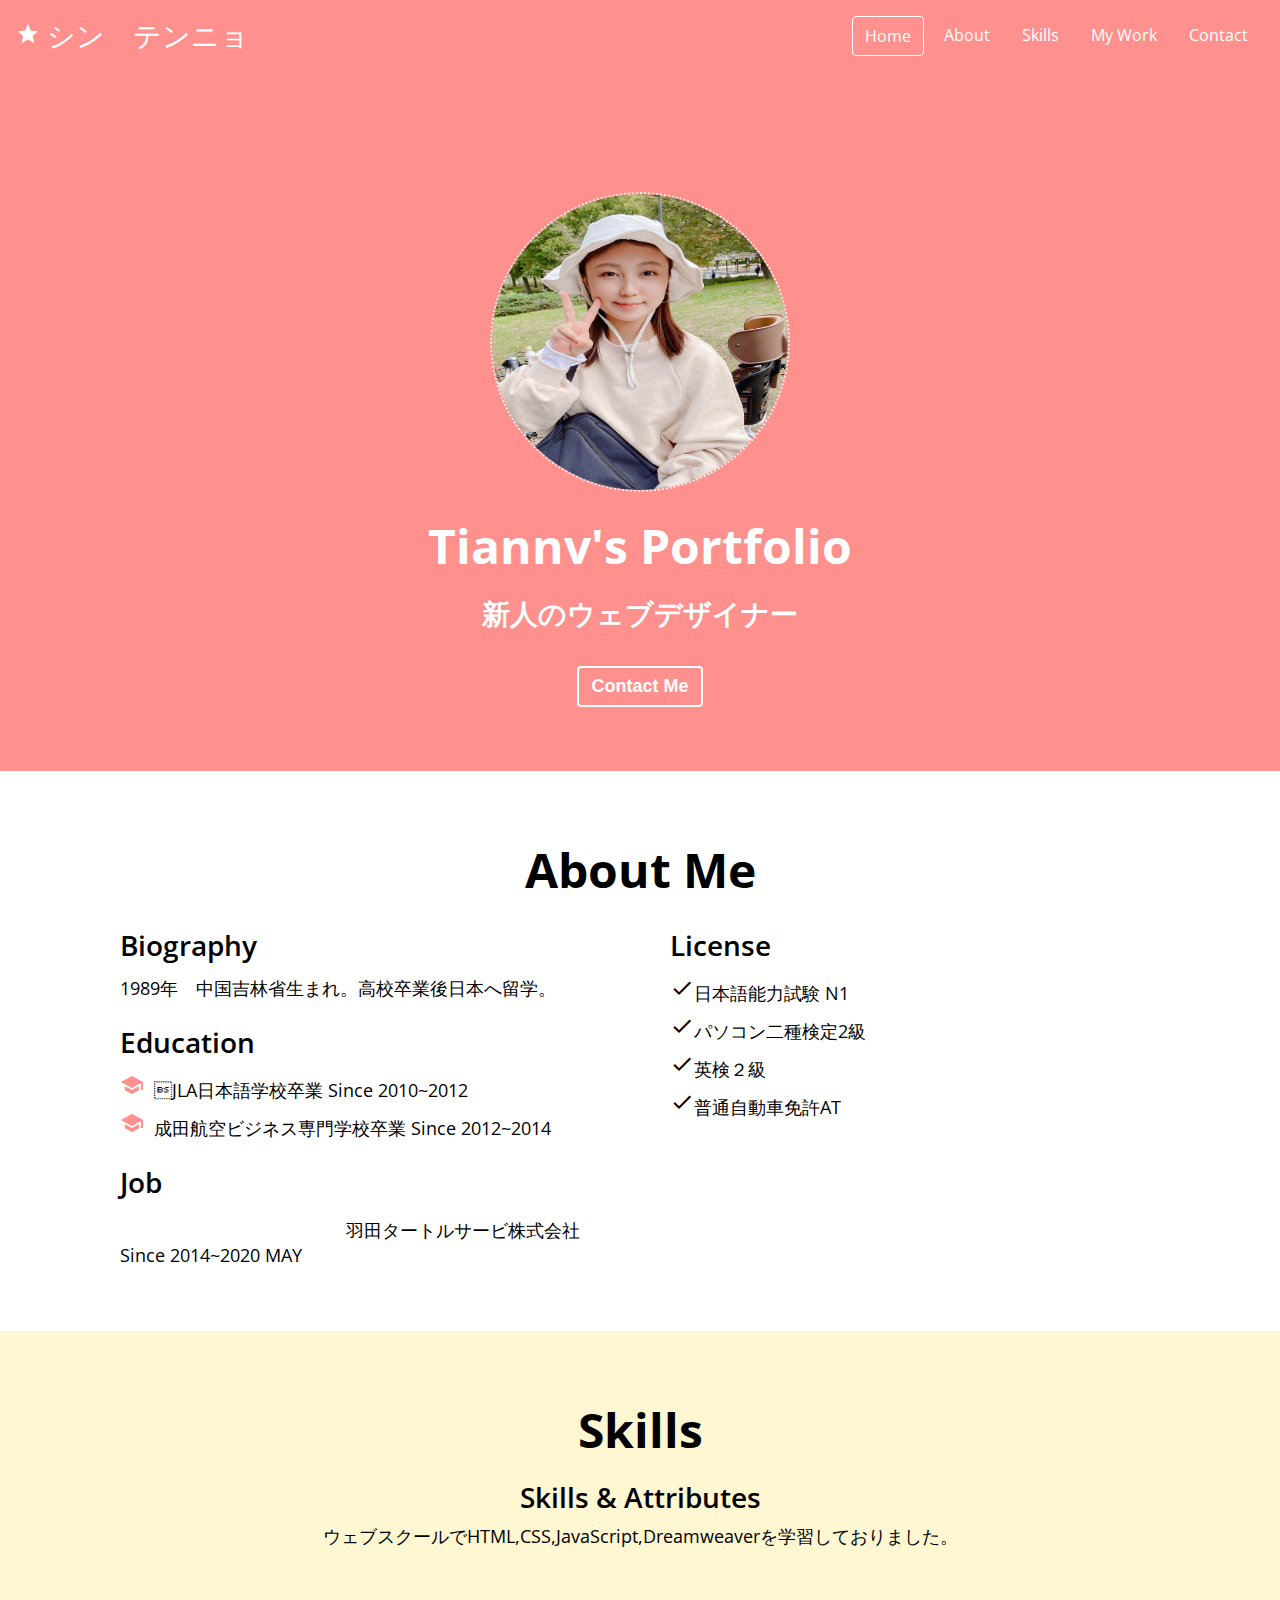
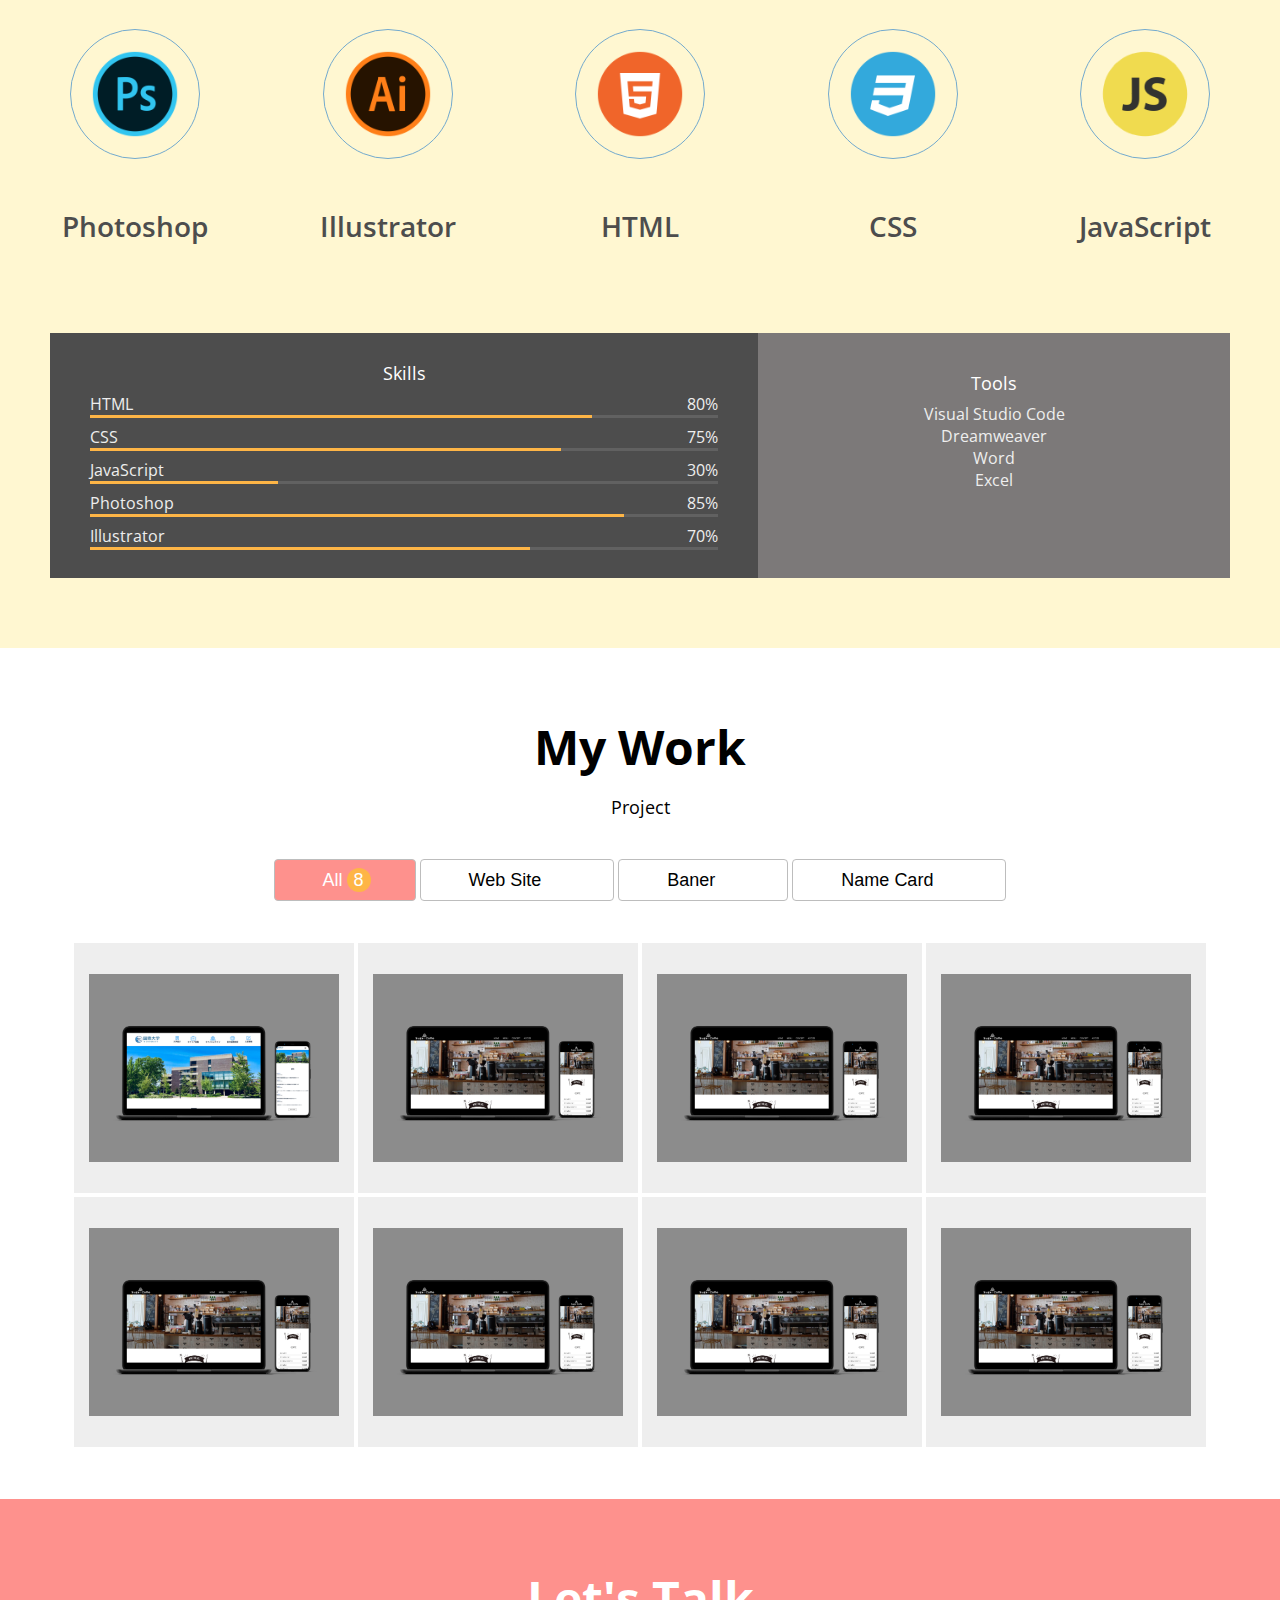
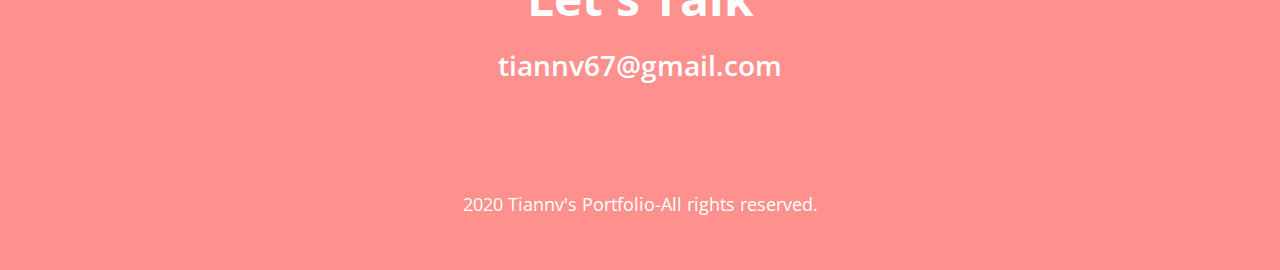
==== commit 9e189d8d: "summary" ====
--- a/index.html
+++ b/index.html
@@ -220,7 +220,7 @@
 
             <div class="work_projects">
                 <a href="web_site/university_site/index.html" class="project" target="blank">
-                <img src="imgs/cafe_mokup-min.jpg" alt="cafe_menupage">
+                <img src="imgs/university_mockup-min.jpg" alt="cafe_menupage">
                 <div class="project_description">
                     <h3>N University</h3>
                     <span>coding with HTML and CSS</span>
